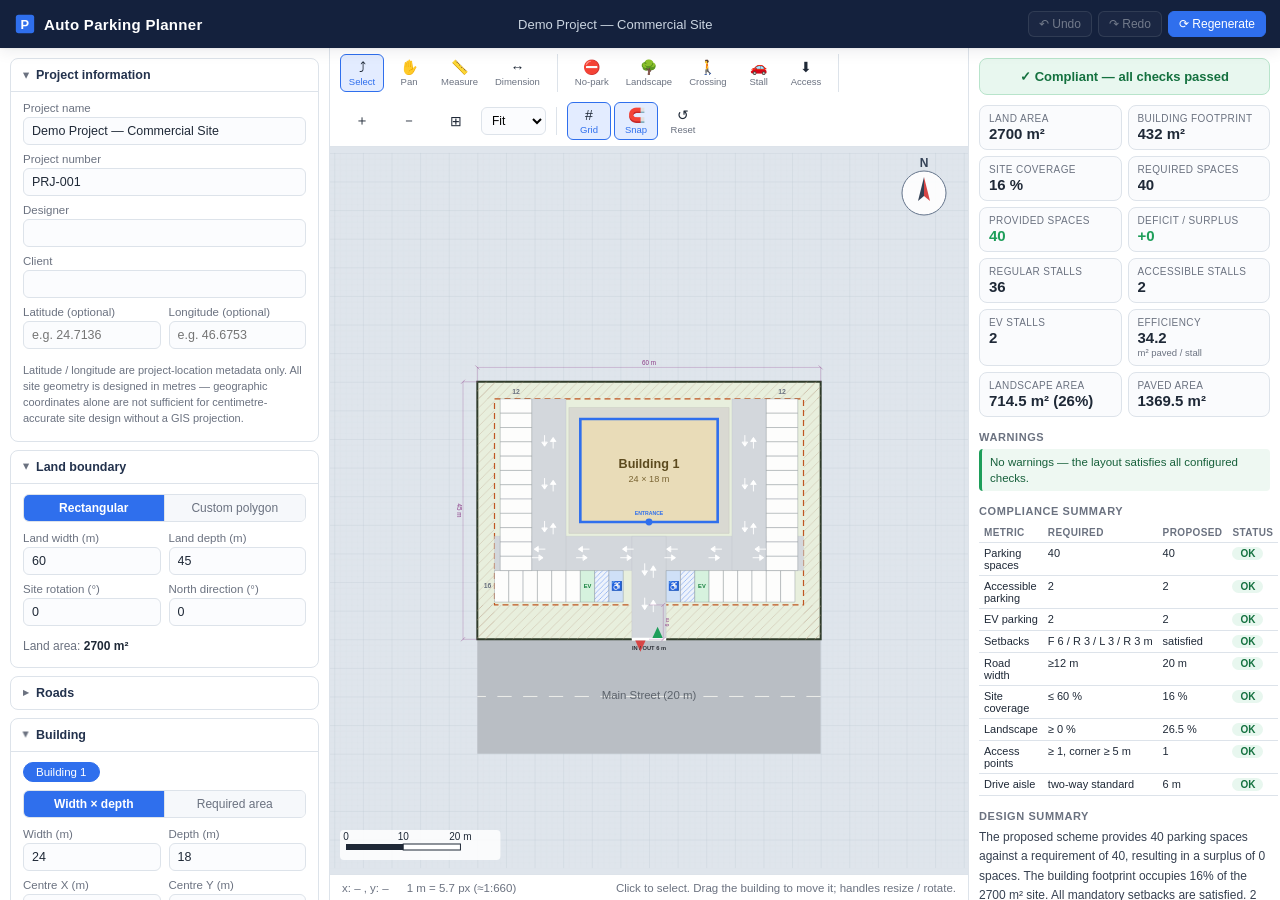
==== auto-parking-planner/index.html @ ae65c0a4 "Add Auto Parking Planner web application Self-contained browser app (HTML/CSS/vanilla JS + SVG) that" ====
<!DOCTYPE html>
<html lang="en">
<head>
<meta charset="UTF-8">
<meta name="viewport" content="width=device-width, initial-scale=1.0">
<title>Auto Parking Planner</title>
<link rel="stylesheet" href="styles.css">
</head>
<body>
<div id="app">

  <!-- ══════════════════════ TOP BAR ══════════════════════ -->
  <header id="topbar">
    <div class="brand">
      <svg viewBox="0 0 24 24" width="22" height="22" aria-hidden="true">
        <rect x="2" y="2" width="20" height="20" rx="3" fill="#2f6fed"/>
        <text x="12" y="17" text-anchor="middle" font-size="14" font-weight="700" fill="#fff" font-family="Arial">P</text>
      </svg>
      <span>Auto&nbsp;Parking&nbsp;Planner</span>
    </div>
    <div class="topbar-mid">
      <span id="topProjectName">Untitled Project</span>
    </div>
    <div class="topbar-actions">
      <button id="btnUndo" class="tb-btn" title="Undo (Ctrl+Z)">&#8630; Undo</button>
      <button id="btnRedo" class="tb-btn" title="Redo (Ctrl+Y)">&#8631; Redo</button>
      <button id="btnRegenerate" class="tb-btn primary" title="Discard manual edits and re-run the full optimizer">&#10227; Regenerate</button>
      <button id="btnPanelLeft"  class="tb-btn narrow-only" title="Toggle inputs panel">&#9776;</button>
      <button id="btnPanelRight" class="tb-btn narrow-only" title="Toggle results panel">&#9783;</button>
    </div>
  </header>

  <!-- ══════════════════════ LEFT PANEL — INPUTS ══════════════════════ -->
  <aside id="leftPanel">

    <!-- Project information -->
    <details class="sec" open id="secProject">
      <summary>Project information</summary>
      <div class="sec-body">
        <label class="fld"><span>Project name</span><input type="text" data-bind="project.name" data-type="str"></label>
        <label class="fld"><span>Project number</span><input type="text" data-bind="project.number" data-type="str"></label>
        <label class="fld"><span>Designer</span><input type="text" data-bind="project.designer" data-type="str"></label>
        <label class="fld"><span>Client</span><input type="text" data-bind="project.client" data-type="str"></label>
        <div class="fld-row">
          <label class="fld"><span>Latitude (optional)</span><input type="number" step="any" data-bind="project.lat" data-type="numopt" placeholder="e.g. 24.7136"></label>
          <label class="fld"><span>Longitude (optional)</span><input type="number" step="any" data-bind="project.lng" data-type="numopt" placeholder="e.g. 46.6753"></label>
        </div>
        <p class="hint">Latitude / longitude are project-location metadata only. All site geometry is designed in metres — geographic coordinates alone are not sufficient for centimetre-accurate site design without a GIS projection.</p>
      </div>
    </details>

    <!-- Land boundary -->
    <details class="sec" open id="secLand">
      <summary>Land boundary</summary>
      <div class="sec-body">
        <div class="seg" role="radiogroup" aria-label="Land definition method">
          <label><input type="radio" name="landMode" value="rect"  data-bind="land.mode" data-type="radio"><span>Rectangular</span></label>
          <label><input type="radio" name="landMode" value="poly"  data-bind="land.mode" data-type="radio"><span>Custom polygon</span></label>
        </div>
        <div id="landRectFields">
          <div class="fld-row">
            <label class="fld"><span>Land width (m)</span><input type="number" min="10" max="1000" step="0.5" data-bind="land.width" data-type="num"></label>
            <label class="fld"><span>Land depth (m)</span><input type="number" min="10" max="1000" step="0.5" data-bind="land.depth" data-type="num"></label>
          </div>
          <div class="fld-row">
            <label class="fld"><span>Site rotation (&deg;)</span><input type="number" min="-180" max="180" step="1" data-bind="land.rotation" data-type="num"></label>
            <label class="fld"><span>North direction (&deg;)</span><input type="number" min="-180" max="180" step="1" data-bind="land.northAngle" data-type="num" title="0 = north points up. Positive rotates the north arrow clockwise."></label>
          </div>
        </div>
        <div id="landPolyFields" class="is-hidden">
          <div class="btn-grid">
            <button id="btnPolyStart"  class="btn">Start drawing</button>
            <button id="btnPolyFinish" class="btn">Finish boundary</button>
            <button id="btnPolyUndo"   class="btn">Undo last point</button>
            <button id="btnPolyClear"  class="btn danger">Clear boundary</button>
            <button id="btnPolyEdit"   class="btn">Edit vertices</button>
          </div>
          <p class="hint">Click on the canvas to place boundary points. Segment lengths are shown live on the plan. The polygon area is computed with the shoelace formula.</p>
          <div class="mini-stat">Vertices: <b id="polyVertexCount">0</b> &nbsp;&middot;&nbsp; Area: <b id="polyArea">–</b></div>
        </div>
        <div class="mini-stat">Land area: <b id="landAreaInline">–</b></div>
      </div>
    </details>

    <!-- Roads -->
    <details class="sec" id="secRoads">
      <summary>Roads</summary>
      <div class="sec-body">
        <div id="roadsList" class="dyn-list"></div>
        <button id="btnAddRoad" class="btn wide">+ Add road</button>
        <p class="hint">Assign each road to a land edge. Roads narrower than their minimum permitted width are highlighted on the plan and reported as warnings.</p>
      </div>
    </details>

    <!-- Building -->
    <details class="sec" open id="secBuilding">
      <summary>Building</summary>
      <div class="sec-body">
        <div id="buildingTabs" class="chip-row"></div>
        <div class="seg" role="radiogroup" aria-label="Building definition method">
          <label><input type="radio" name="bldgMethod" value="wh"   id="bldgMethodWh"><span>Width &times; depth</span></label>
          <label><input type="radio" name="bldgMethod" value="area" id="bldgMethodArea"><span>Required area</span></label>
        </div>
        <div id="bldgWhFields">
          <div class="fld-row">
            <label class="fld"><span>Width (m)</span><input type="number" min="3" max="500" step="0.5" id="bldgWidth"></label>
            <label class="fld"><span>Depth (m)</span><input type="number" min="3" max="500" step="0.5" id="bldgDepth"></label>
          </div>
        </div>
        <div id="bldgAreaFields" class="is-hidden">
          <div class="fld-row">
            <label class="fld"><span>Footprint area (m&sup2;)</span><input type="number" min="9" max="100000" step="1" id="bldgArea"></label>
            <label class="fld"><span>Aspect ratio (W:D)</span><input type="number" min="0.2" max="5" step="0.05" id="bldgAspect"></label>
          </div>
          <p class="hint">Width and depth are derived from the required area and the preferred aspect ratio.</p>
        </div>
        <div class="fld-row">
          <label class="fld"><span>Centre X (m)</span><input type="number" step="0.1" id="bldgX"></label>
          <label class="fld"><span>Centre Y (m)</span><input type="number" step="0.1" id="bldgY"></label>
        </div>
        <div class="fld-row">
          <label class="fld"><span>Rotation (&deg;)</span><input type="number" min="-180" max="180" step="1" id="bldgRot"></label>
          <label class="fld chk"><span>Lock position</span><input type="checkbox" id="bldgLock"></label>
        </div>
        <div class="btn-grid">
          <button id="btnBldgCenter" class="btn">Centre on site</button>
          <button id="btnBldgDuplicate" class="btn">Duplicate</button>
          <button id="btnBldgDelete" class="btn danger">Delete</button>
        </div>
        <div class="fld-row">
          <label class="fld"><span>Align to edge</span>
            <select id="selAlignEdge">
              <option value="0">North edge</option>
              <option value="1">East edge</option>
              <option value="2" selected>South edge</option>
              <option value="3">West edge</option>
            </select>
          </label>
          <button id="btnBldgAlign" class="btn" style="align-self:flex-end">Align</button>
        </div>
        <p class="hint">Drag the building on the plan to move it; use the corner handles to resize and the top handle to rotate. The plan and parking layout regenerate automatically.</p>
      </div>
    </details>

    <!-- Municipal setbacks -->
    <details class="sec" id="secSetbacks">
      <summary>Municipal setbacks</summary>
      <div class="sec-body">
        <div class="fld-row">
          <label class="fld"><span>Front setback (m)</span><input type="number" min="0" max="50" step="0.5" data-bind="setbacks.front" data-type="num"></label>
          <label class="fld"><span>Rear setback (m)</span><input type="number" min="0" max="50" step="0.5" data-bind="setbacks.rear" data-type="num"></label>
        </div>
        <div class="fld-row">
          <label class="fld"><span>Left setback (m)</span><input type="number" min="0" max="50" step="0.5" data-bind="setbacks.left" data-type="num"></label>
          <label class="fld"><span>Right setback (m)</span><input type="number" min="0" max="50" step="0.5" data-bind="setbacks.right" data-type="num"></label>
        </div>
        <div class="fld-row">
          <label class="fld"><span>Road setback (m)</span><input type="number" min="0" max="50" step="0.5" data-bind="setbacks.road" data-type="num" title="Additional minimum setback applied on every edge that has a road"></label>
          <label class="fld"><span>Wall clearance (m)</span><input type="number" min="0" max="10" step="0.1" data-bind="setbacks.wallClearance" data-type="num" title="Clearance to the boundary wall on edges without a road"></label>
        </div>
        <div class="fld-row">
          <label class="fld"><span>Building &rarr; parking (m)</span><input type="number" min="0" max="10" step="0.1" data-bind="setbacks.bldgToParking" data-type="num" title="Clearance between the building sidewalk and any parking stall"></label>
          <label class="fld"><span>Building &rarr; aisle (m)</span><input type="number" min="0" max="10" step="0.1" data-bind="setbacks.bldgToAisle" data-type="num" title="Clearance between the building sidewalk and any drive aisle"></label>
        </div>
      </div>
    </details>

    <!-- Sidewalks & buffers -->
    <details class="sec" id="secSidewalks">
      <summary>Sidewalks &amp; buffers</summary>
      <div class="sec-body">
        <div class="fld-row">
          <label class="fld"><span>Sidewalk around building (m)</span><input type="number" min="0" max="10" step="0.1" data-bind="sidewalks.building" data-type="num"></label>
          <label class="fld"><span>Sidewalk along street (m)</span><input type="number" min="0" max="10" step="0.1" data-bind="sidewalks.street" data-type="num"></label>
        </div>
        <div class="fld-row">
          <label class="fld"><span>Landscape buffer (m)</span><input type="number" min="0" max="20" step="0.1" data-bind="sidewalks.landscapeBuffer" data-type="num" title="Green buffer strip along the site boundary — unavailable for parking"></label>
        </div>
        <p class="hint">Setback, sidewalk and buffer zones are drawn on the plan and are excluded from the parking area.</p>
      </div>
    </details>

    <!-- Parking standards -->
    <details class="sec" id="secStandards">
      <summary>Parking standards</summary>
      <div class="sec-body">
        <h4>Standard stall</h4>
        <div class="fld-row">
          <label class="fld"><span>Stall width (m)</span><input type="number" min="2" max="4" step="0.05" data-bind="parking.stallW" data-type="num"></label>
          <label class="fld"><span>Stall length (m)</span><input type="number" min="4" max="8" step="0.05" data-bind="parking.stallL" data-type="num"></label>
        </div>
        <div class="fld-row">
          <label class="fld"><span>Parking angle</span>
            <select data-bind="parking.angle" data-type="str">
              <option value="auto">Auto (best of all)</option>
              <option value="90">90&deg;</option>
              <option value="60">60&deg;</option>
              <option value="45">45&deg;</option>
              <option value="30">30&deg;</option>
              <option value="parallel">Parallel</option>
            </select>
          </label>
          <label class="fld"><span>Row loading</span>
            <select data-bind="parking.rowType" data-type="str">
              <option value="auto">Auto</option>
              <option value="double">Double-loaded</option>
              <option value="single">Single-loaded</option>
            </select>
          </label>
        </div>
        <h4>Drive aisle minimum widths</h4>
        <div class="fld-row">
          <label class="fld"><span>One-way 90&deg; (m)</span><input type="number" min="3" max="12" step="0.1" data-bind="parking.aisleOneWay90" data-type="num"></label>
          <label class="fld"><span>Two-way 90&deg; (m)</span><input type="number" min="3" max="12" step="0.1" data-bind="parking.aisleTwoWay90" data-type="num"></label>
        </div>
        <div class="fld-row">
          <label class="fld"><span>60&deg; parking (m)</span><input type="number" min="3" max="12" step="0.1" data-bind="parking.aisle60" data-type="num"></label>
          <label class="fld"><span>45&deg; parking (m)</span><input type="number" min="3" max="12" step="0.1" data-bind="parking.aisle45" data-type="num"></label>
        </div>
        <div class="fld-row">
          <label class="fld"><span>30&deg; parking (m)</span><input type="number" min="3" max="12" step="0.1" data-bind="parking.aisle30" data-type="num"></label>
          <label class="fld"><span>Parallel parking (m)</span><input type="number" min="3" max="12" step="0.1" data-bind="parking.aisleParallel" data-type="num"></label>
        </div>
        <div class="fld-row">
          <label class="fld"><span>Main circulation (m)</span><input type="number" min="3" max="15" step="0.1" data-bind="parking.aisleMain" data-type="num"></label>
          <label class="fld"><span>Fire-truck route (m)</span><input type="number" min="3" max="15" step="0.1" data-bind="parking.fireRoute" data-type="num"></label>
        </div>
        <h4>Accessible parking</h4>
        <div class="fld-row">
          <label class="fld"><span>Stall width (m)</span><input type="number" min="2.4" max="5" step="0.05" data-bind="accessible.stallW" data-type="num"></label>
          <label class="fld"><span>Stall length (m)</span><input type="number" min="4" max="8" step="0.05" data-bind="accessible.stallL" data-type="num"></label>
        </div>
        <div class="fld-row">
          <label class="fld"><span>Access-aisle width (m)</span><input type="number" min="1" max="3" step="0.05" data-bind="accessible.aisleW" data-type="num"></label>
          <label class="fld"><span>1 accessible per N stalls</span><input type="number" min="1" max="200" step="1" data-bind="accessible.ratioPer" data-type="num"></label>
        </div>
        <div class="fld-row">
          <label class="fld"><span>Minimum number</span><input type="number" min="0" max="50" step="1" data-bind="accessible.min" data-type="num"></label>
        </div>
        <h4>EV parking</h4>
        <div class="fld-row">
          <label class="fld"><span>Required (%)</span><input type="number" min="0" max="100" step="1" data-bind="ev.pct" data-type="num"></label>
          <label class="fld"><span>Charger clearance (m)</span><input type="number" min="0" max="3" step="0.1" data-bind="ev.clearance" data-type="num"></label>
        </div>
      </div>
    </details>

    <!-- Parking demand -->
    <details class="sec" open id="secDemand">
      <summary>Parking demand</summary>
      <div class="sec-body">
        <label class="fld"><span>Calculation method</span>
          <select data-bind="demand.method" data-type="str" id="demandMethod">
            <option value="perArea">A — 1 space per X m&sup2;</option>
            <option value="per100">B — spaces per 100 m&sup2;</option>
            <option value="fixed">C — fixed number</option>
            <option value="mixed">D — mixed uses</option>
          </select>
        </label>
        <div id="demandPerArea">
          <div class="fld-row">
            <label class="fld"><span>m&sup2; per space</span><input type="number" min="5" max="500" step="1" data-bind="demand.sqmPerSpace" data-type="num"></label>
            <label class="fld"><span>Total GFA (m&sup2;)</span><input type="number" min="0" max="1000000" step="1" data-bind="demand.gfa" data-type="num"></label>
          </div>
          <div class="fld-row">
            <label class="fld"><span>Number of floors</span><input type="number" min="1" max="100" step="1" data-bind="demand.floors" data-type="num"></label>
            <label class="fld chk"><span>GFA = footprint &times; floors</span><input type="checkbox" data-bind="demand.autoGfa" data-type="bool"></label>
          </div>
        </div>
        <div id="demandPer100" class="is-hidden">
          <div class="fld-row">
            <label class="fld"><span>Spaces per 100 m&sup2;</span><input type="number" min="0.1" max="50" step="0.1" data-bind="demand.per100" data-type="num"></label>
            <label class="fld"><span>Total GFA (m&sup2;)</span><input type="number" min="0" max="1000000" step="1" data-bind="demand.gfa2" data-type="num"></label>
          </div>
        </div>
        <div id="demandFixed" class="is-hidden">
          <label class="fld"><span>Required spaces</span><input type="number" min="0" max="10000" step="1" data-bind="demand.fixed" data-type="num"></label>
        </div>
        <div id="demandMixed" class="is-hidden">
          <div id="mixedRowsList" class="dyn-list"></div>
          <button id="btnAddMixedRow" class="btn wide">+ Add use</button>
        </div>
        <label class="fld"><span>Shared-parking reduction (%)</span><input type="number" min="0" max="90" step="1" data-bind="demand.sharedReductionPct" data-type="num"></label>
        <div class="mini-stat big">Required parking: <b id="requiredInline">–</b> spaces</div>
      </div>
    </details>

    <!-- Access & circulation -->
    <details class="sec" id="secAccess">
      <summary>Access &amp; circulation</summary>
      <div class="sec-body">
        <div id="accessList" class="dyn-list"></div>
        <button id="btnAddAccess" class="btn wide" data-tool="addAccess">+ Add access point (click an eligible edge)</button>
        <div class="fld-row">
          <label class="fld"><span>Min distance from corner (m)</span><input type="number" min="0" max="50" step="0.5" data-bind="accessRules.minCornerDist" data-type="num"></label>
          <label class="fld"><span>Min spacing between points (m)</span><input type="number" min="0" max="100" step="0.5" data-bind="accessRules.minSpacing" data-type="num"></label>
        </div>
        <div class="fld-row">
          <label class="fld"><span>Throat depth (m)</span><input type="number" min="0" max="30" step="0.5" data-bind="accessRules.throatDepth" data-type="num" title="Depth kept clear of stalls behind each entrance / exit"></label>
          <label class="fld"><span>Max dead-end aisle (m)</span><input type="number" min="5" max="100" step="1" data-bind="accessRules.maxDeadEnd" data-type="num"></label>
        </div>
      </div>
    </details>

    <!-- Optimization -->
    <details class="sec" id="secOptimize">
      <summary>Optimization settings</summary>
      <div class="sec-body">
        <h4>Row orientations to test</h4>
        <label class="fld chk"><span>0&deg; (east–west rows)</span><input type="checkbox" data-bind="optimization.tryO0" data-type="bool"></label>
        <label class="fld chk"><span>90&deg; (north–south rows)</span><input type="checkbox" data-bind="optimization.tryO90" data-type="bool"></label>
        <label class="fld chk"><span>Parallel to longest edge</span><input type="checkbox" data-bind="optimization.tryLongest" data-type="bool"></label>
        <label class="fld chk"><span>Parallel to building</span><input type="checkbox" data-bind="optimization.tryBuilding" data-type="bool"></label>
        <div class="fld-row">
          <label class="fld chk"><span>Custom angle</span><input type="checkbox" data-bind="optimization.tryCustom" data-type="bool"></label>
          <label class="fld"><span>Custom angle (&deg;)</span><input type="number" min="-90" max="90" step="1" data-bind="optimization.customAngle" data-type="num"></label>
        </div>
        <h4>Scoring weights</h4>
        <label class="fld rng"><span>Stall count <em id="wCountVal"></em></span><input type="range" min="0" max="10" step="1" data-bind="optimization.weights.count" data-type="num"></label>
        <label class="fld rng"><span>Demand compliance <em id="wComplianceVal"></em></span><input type="range" min="0" max="10" step="1" data-bind="optimization.weights.compliance" data-type="num"></label>
        <label class="fld rng"><span>Circulation quality <em id="wCirculationVal"></em></span><input type="range" min="0" max="10" step="1" data-bind="optimization.weights.circulation" data-type="num"></label>
        <label class="fld rng"><span>Accessible proximity <em id="wAccessVal"></em></span><input type="range" min="0" max="10" step="1" data-bind="optimization.weights.accessProx" data-type="num"></label>
        <label class="fld rng"><span>Landscape preservation <em id="wLandscapeVal"></em></span><input type="range" min="0" max="10" step="1" data-bind="optimization.weights.landscape" data-type="num"></label>
        <label class="fld rng"><span>Geometry simplicity <em id="wSimpleVal"></em></span><input type="range" min="0" max="10" step="1" data-bind="optimization.weights.simplicity" data-type="num"></label>
        <h4>Generated options</h4>
        <div id="optionCards" class="option-cards"></div>
      </div>
    </details>

    <!-- Layers -->
    <details class="sec" id="secLayers">
      <summary>Layers</summary>
      <div class="sec-body" id="layerToggles">
        <label class="fld chk"><span>Grid</span><input type="checkbox" data-layer="grid" checked></label>
        <label class="fld chk"><span>Roads</span><input type="checkbox" data-layer="roads" checked></label>
        <label class="fld chk"><span>Setbacks</span><input type="checkbox" data-layer="setbacks" checked></label>
        <label class="fld chk"><span>Sidewalks</span><input type="checkbox" data-layer="sidewalks" checked></label>
        <label class="fld chk"><span>Landscape</span><input type="checkbox" data-layer="landscape" checked></label>
        <label class="fld chk"><span>Aisles</span><input type="checkbox" data-layer="aisles" checked></label>
        <label class="fld chk"><span>Parking stalls</span><input type="checkbox" data-layer="parking" checked></label>
        <label class="fld chk"><span>Circulation arrows</span><input type="checkbox" data-layer="arrows" checked></label>
        <label class="fld chk"><span>Building</span><input type="checkbox" data-layer="building" checked></label>
        <label class="fld chk"><span>Zones</span><input type="checkbox" data-layer="zones" checked></label>
        <label class="fld chk"><span>Dimensions</span><input type="checkbox" data-layer="dimensions" checked></label>
        <label class="fld chk"><span>Labels</span><input type="checkbox" data-layer="labels" checked></label>
      </div>
    </details>

    <!-- Presets -->
    <details class="sec" id="secPresets">
      <summary>Municipality presets</summary>
      <div class="sec-body">
        <label class="fld"><span>Preset</span><select id="selPreset"></select></label>
        <div class="btn-grid">
          <button id="btnPresetLoad" class="btn">Load</button>
          <button id="btnPresetSave" class="btn">Save as&hellip;</button>
          <button id="btnPresetDup" class="btn">Duplicate</button>
          <button id="btnPresetDelete" class="btn danger">Delete</button>
          <button id="btnPresetReset" class="btn">Reset defaults</button>
          <button id="btnPresetExport" class="btn">Export JSON</button>
        </div>
        <label class="fld file"><span>Import preset JSON</span><input type="file" id="filePresetImport" accept=".json,application/json"></label>
        <p class="hint">Presets store parking ratios, stall sizes, accessible / EV requirements, setbacks, coverage and road rules. They are saved in this browser only (localStorage). No unverified legal values are hard-coded — every field is editable.</p>
        <div class="fld-row">
          <label class="fld"><span>Max site coverage (%)</span><input type="number" min="1" max="100" step="1" data-bind="regs.maxCoveragePct" data-type="num"></label>
          <label class="fld"><span>Min landscape (%)</span><input type="number" min="0" max="90" step="1" data-bind="regs.minLandscapePct" data-type="num"></label>
        </div>
      </div>
    </details>

    <!-- Export -->
    <details class="sec" id="secExport">
      <summary>Export</summary>
      <div class="sec-body">
        <div class="btn-grid">
          <button id="btnExpSVG" class="btn">Export SVG</button>
          <button id="btnExpPNG" class="btn">Export PNG</button>
          <button id="btnExpPrint" class="btn">Print / PDF</button>
          <button id="btnExpCSV" class="btn">Parking CSV</button>
          <button id="btnExpJSON" class="btn">Project JSON</button>
        </div>
        <label class="fld file"><span>Import project JSON</span><input type="file" id="fileProjectImport" accept=".json,application/json"></label>
      </div>
    </details>

    <p class="disclaimer">This application is an early-stage planning and feasibility tool. Final compliance must be verified against the applicable municipality, Saudi Building Code, accessibility requirements, Civil Defense requirements, and project-specific authority approvals.</p>
  </aside>

  <!-- ══════════════════════ CENTER — SITE PLAN ══════════════════════ -->
  <main id="centerPane">
    <div id="toolbar">
      <div class="tool-group">
        <button class="tool-btn active" data-tool="select"    title="Select / move (V)">&#10548;<span>Select</span></button>
        <button class="tool-btn" data-tool="pan"       title="Pan (H, or hold Space / middle mouse)">&#9995;<span>Pan</span></button>
        <button class="tool-btn" data-tool="measure"   title="Measure distance (M)">&#128207;<span>Measure</span></button>
        <button class="tool-btn" data-tool="dimension" title="Add a dimension annotation (D)">&#8596;<span>Dimension</span></button>
      </div>
      <div class="tool-group">
        <button class="tool-btn" data-tool="zoneNo"    title="Draw a no-parking zone">&#9940;<span>No-park</span></button>
        <button class="tool-btn" data-tool="zoneLs"    title="Draw a landscape island">&#127795;<span>Landscape</span></button>
        <button class="tool-btn" data-tool="crossing"  title="Place a pedestrian crossing">&#128694;<span>Crossing</span></button>
        <button class="tool-btn" data-tool="addStall"  title="Add a parking stall manually">&#128663;<span>Stall</span></button>
        <button class="tool-btn" data-tool="addAccess" title="Add an entrance / exit on an eligible edge">&#11015;<span>Access</span></button>
      </div>
      <div class="tool-group">
        <button class="tool-btn" id="btnZoomIn"  title="Zoom in (+)">&#65291;</button>
        <button class="tool-btn" id="btnZoomOut" title="Zoom out (−)">&#65293;</button>
        <button class="tool-btn" id="btnZoomFit" title="Zoom to fit (F)">&#8862;</button>
        <select id="selScale" title="Drawing scale">
          <option value="fit">Fit</option>
          <option value="100">1:100</option>
          <option value="200">1:200</option>
          <option value="250">1:250</option>
          <option value="500">1:500</option>
        </select>
      </div>
      <div class="tool-group">
        <button class="tool-btn tog active" id="btnGrid"  title="Toggle grid (G)">#<span>Grid</span></button>
        <button class="tool-btn tog active" id="btnSnap"  title="Toggle snapping (S)">&#129522;<span>Snap</span></button>
        <button class="tool-btn" id="btnResetLayout" title="Clear manual edits and regenerate">&#8634;<span>Reset</span></button>
      </div>
    </div>

    <div id="canvasWrap">
      <svg id="plan" xmlns="http://www.w3.org/2000/svg" tabindex="0" role="img" aria-label="Interactive site plan"></svg>
      <div id="selInfo" class="is-hidden"></div>
    </div>

    <div id="statusbar">
      <span id="statCoords">x: – , y: –</span>
      <span id="statZoom">–</span>
      <span id="statHint">Ready.</span>
    </div>
  </main>

  <!-- ══════════════════════ RIGHT PANEL — RESULTS ══════════════════════ -->
  <aside id="rightPanel">
    <div id="compBanner" class="banner">–</div>

    <div class="kpi-grid">
      <div class="kpi"><span class="kpi-label">Land area</span><b id="kpiLandArea">–</b></div>
      <div class="kpi"><span class="kpi-label">Building footprint</span><b id="kpiFootprint">–</b></div>
      <div class="kpi"><span class="kpi-label">Site coverage</span><b id="kpiCoverage">–</b></div>
      <div class="kpi"><span class="kpi-label">Required spaces</span><b id="kpiRequired">–</b></div>
      <div class="kpi"><span class="kpi-label">Provided spaces</span><b id="kpiProvided">–</b></div>
      <div class="kpi"><span class="kpi-label">Deficit / surplus</span><b id="kpiBalance">–</b></div>
      <div class="kpi"><span class="kpi-label">Regular stalls</span><b id="kpiRegular">–</b></div>
      <div class="kpi"><span class="kpi-label">Accessible stalls</span><b id="kpiAccessible">–</b></div>
      <div class="kpi"><span class="kpi-label">EV stalls</span><b id="kpiEV">–</b></div>
      <div class="kpi"><span class="kpi-label">Efficiency</span><b id="kpiEfficiency">–</b><span class="kpi-sub">m&sup2; paved / stall</span></div>
      <div class="kpi"><span class="kpi-label">Landscape area</span><b id="kpiLandscape">–</b></div>
      <div class="kpi"><span class="kpi-label">Paved area</span><b id="kpiPaved">–</b></div>
    </div>

    <h3>Warnings</h3>
    <ul id="warnList" class="warn-list"><li class="ok">No warnings.</li></ul>

    <h3>Compliance summary</h3>
    <table class="sum-table">
      <thead><tr><th>Metric</th><th>Required</th><th>Proposed</th><th>Status</th></tr></thead>
      <tbody id="sumBody"></tbody>
    </table>

    <h3>Design summary</h3>
    <p id="designSummary" class="design-summary">–</p>

    <p class="disclaimer">This application is an early-stage planning and feasibility tool. Final compliance must be verified against the applicable municipality, Saudi Building Code, accessibility requirements, Civil Defense requirements, and project-specific authority approvals.</p>
  </aside>
</div>

<script src="app.js"></script>
</body>
</html>
---- auto-parking-planner/styles.css ----
/* ═══════════════════════════════════════════════════════════════════
   Auto Parking Planner — styles.css
   Layout: top bar + 3 columns (inputs | plan | results).
   All SVG plan geometry is styled via presentation attributes in app.js
   so that exported SVG files are self-contained; this stylesheet only
   styles the application chrome.
   ═══════════════════════════════════════════════════════════════════ */

:root {
  --bg: #eef1f5;
  --panel: #ffffff;
  --ink: #1f2937;
  --muted: #6b7280;
  --line: #dde3ea;
  --accent: #2f6fed;
  --accent-ink: #ffffff;
  --danger: #d64545;
  --ok: #1e9e5a;
  --warn: #d97706;
  --topbar-h: 48px;
  --left-w: 330px;
  --right-w: 312px;
  --radius: 8px;
  --shadow: 0 1px 2px rgba(15, 23, 42, .06), 0 4px 14px rgba(15, 23, 42, .07);
  --font: "Segoe UI", "Helvetica Neue", Arial, sans-serif;
}

* { margin: 0; padding: 0; box-sizing: border-box; }

html, body { height: 100%; }

body {
  font-family: var(--font);
  font-size: 13px;
  color: var(--ink);
  background: var(--bg);
  overflow: hidden;
}

.is-hidden { display: none !important; }

/* ── App grid ─────────────────────────────────────────────────────── */
#app {
  display: grid;
  grid-template-rows: var(--topbar-h) 1fr;
  grid-template-columns: var(--left-w) 1fr var(--right-w);
  grid-template-areas:
    "top top top"
    "left center right";
  height: 100vh;
}

/* ── Top bar ──────────────────────────────────────────────────────── */
#topbar {
  grid-area: top;
  display: flex;
  align-items: center;
  gap: 16px;
  padding: 0 14px;
  background: #14213d;
  color: #fff;
  box-shadow: var(--shadow);
  z-index: 30;
}
.brand { display: flex; align-items: center; gap: 8px; font-weight: 700; font-size: 15px; letter-spacing: .3px; }
.topbar-mid { flex: 1; text-align: center; font-size: 13px; color: #cbd5e1; overflow: hidden; text-overflow: ellipsis; white-space: nowrap; }
.topbar-actions { display: flex; gap: 6px; }
.tb-btn {
  border: 1px solid rgba(255, 255, 255, .25);
  background: rgba(255, 255, 255, .08);
  color: #fff;
  border-radius: 6px;
  padding: 5px 10px;
  font-size: 12px;
  cursor: pointer;
}
.tb-btn:hover { background: rgba(255, 255, 255, .18); }
.tb-btn.primary { background: var(--accent); border-color: var(--accent); }
.tb-btn.primary:hover { background: #4b83f0; }
.tb-btn:disabled { opacity: .4; cursor: default; }
.narrow-only { display: none; }

/* ── Side panels ──────────────────────────────────────────────────── */
#leftPanel  { grid-area: left; }
#rightPanel { grid-area: right; }

#leftPanel, #rightPanel {
  background: var(--panel);
  border-right: 1px solid var(--line);
  overflow-y: auto;
  overflow-x: hidden;
  padding: 10px;
  scrollbar-width: thin;
}
#rightPanel { border-right: none; border-left: 1px solid var(--line); }

/* Collapsible sections */
.sec {
  border: 1px solid var(--line);
  border-radius: var(--radius);
  margin-bottom: 8px;
  background: #fff;
}
.sec > summary {
  list-style: none;
  cursor: pointer;
  padding: 9px 12px;
  font-weight: 600;
  font-size: 12.5px;
  color: #23324d;
  user-select: none;
  display: flex;
  align-items: center;
}
.sec > summary::-webkit-details-marker { display: none; }
.sec > summary::before {
  content: "▸";
  margin-right: 7px;
  font-size: 11px;
  color: var(--muted);
  transition: transform .15s;
}
.sec[open] > summary::before { transform: rotate(90deg); }
.sec[open] > summary { border-bottom: 1px solid var(--line); }
.sec-body { padding: 10px 12px 12px; }
.sec-body h4 {
  font-size: 11px;
  text-transform: uppercase;
  letter-spacing: .6px;
  color: var(--muted);
  margin: 12px 0 6px;
}
.sec-body h4:first-child { margin-top: 0; }

/* ── Form fields ──────────────────────────────────────────────────── */
.fld { display: flex; flex-direction: column; gap: 3px; margin-bottom: 8px; flex: 1; min-width: 0; }
.fld > span { font-size: 11.5px; color: var(--muted); }
.fld > span em { font-style: normal; color: var(--ink); font-weight: 600; }
.fld input[type="text"], .fld input[type="number"], .fld select {
  border: 1px solid var(--line);
  border-radius: 6px;
  padding: 6px 8px;
  font-size: 12.5px;
  font-family: inherit;
  color: var(--ink);
  background: #fbfcfe;
  width: 100%;
}
.fld input:focus, .fld select:focus { outline: 2px solid rgba(47, 111, 237, .35); border-color: var(--accent); }
.fld input.invalid { border-color: var(--danger); background: #fdf0f0; }
.fld-row { display: flex; gap: 8px; }
.fld.chk { flex-direction: row; align-items: center; justify-content: space-between; gap: 8px; padding: 4px 0; }
.fld.chk > span { color: var(--ink); }
.fld.rng input[type="range"] { width: 100%; accent-color: var(--accent); }
.fld.file input { font-size: 11.5px; }

.hint { font-size: 11px; color: var(--muted); line-height: 1.45; margin: 6px 0 2px; }
.mini-stat { font-size: 12px; color: var(--muted); padding: 5px 0 2px; }
.mini-stat b { color: var(--ink); }
.mini-stat.big { font-size: 13px; padding-top: 8px; }
.mini-stat.big b { color: var(--accent); font-size: 15px; }

/* Segmented radio control */
.seg { display: flex; border: 1px solid var(--line); border-radius: 6px; overflow: hidden; margin-bottom: 10px; }
.seg label { flex: 1; }
.seg input { position: absolute; opacity: 0; pointer-events: none; }
.seg span {
  display: block;
  text-align: center;
  padding: 6px 4px;
  font-size: 12px;
  cursor: pointer;
  background: #f6f8fb;
  color: var(--muted);
  border-right: 1px solid var(--line);
}
.seg label:last-child span { border-right: none; }
.seg input:checked + span { background: var(--accent); color: var(--accent-ink); font-weight: 600; }

/* Buttons */
.btn {
  border: 1px solid var(--line);
  background: #f6f8fb;
  color: var(--ink);
  border-radius: 6px;
  padding: 7px 10px;
  font-size: 12px;
  font-family: inherit;
  cursor: pointer;
  white-space: nowrap;
}
.btn:hover { background: #e9eef6; border-color: #c7d2e0; }
.btn:active { transform: translateY(1px); }
.btn.danger { color: var(--danger); }
.btn.danger:hover { background: #fdf0f0; border-color: #eec7c7; }
.btn.wide { width: 100%; margin: 4px 0; }
.btn.active { background: var(--accent); color: #fff; border-color: var(--accent); }
.btn-grid { display: grid; grid-template-columns: 1fr 1fr; gap: 6px; margin: 6px 0; }

/* Dynamic lists (roads, access points, mixed uses) */
.dyn-list { display: flex; flex-direction: column; gap: 8px; margin-bottom: 6px; }
.dyn-card {
  border: 1px solid var(--line);
  border-radius: 6px;
  padding: 8px;
  background: #fafbfd;
  position: relative;
}
.dyn-card.bad { border-color: var(--danger); background: #fdf4f4; }
.dyn-card .dyn-head {
  display: flex;
  justify-content: space-between;
  align-items: center;
  font-weight: 600;
  font-size: 12px;
  margin-bottom: 6px;
}
.dyn-card .dyn-del {
  border: none; background: none; color: var(--danger);
  font-size: 14px; cursor: pointer; line-height: 1; padding: 2px 4px;
}
.chip-row { display: flex; flex-wrap: wrap; gap: 5px; margin-bottom: 8px; }
.chip {
  border: 1px solid var(--line);
  border-radius: 20px;
  background: #f6f8fb;
  padding: 3px 12px;
  font-size: 11.5px;
  cursor: pointer;
}
.chip.active { background: var(--accent); border-color: var(--accent); color: #fff; }

/* Option cards */
.option-cards { display: flex; flex-direction: column; gap: 6px; }
.option-card {
  border: 1px solid var(--line);
  border-radius: 6px;
  padding: 8px 10px;
  cursor: pointer;
  background: #fafbfd;
  display: flex;
  justify-content: space-between;
  align-items: center;
  gap: 8px;
}
.option-card:hover { border-color: #b9c8de; }
.option-card.active { border-color: var(--accent); background: #eef4ff; box-shadow: inset 0 0 0 1px var(--accent); }
.option-card .oc-name { font-weight: 600; font-size: 12.5px; }
.option-card .oc-sub { font-size: 11px; color: var(--muted); }
.option-card .oc-count { font-size: 17px; font-weight: 700; color: var(--accent); }
.option-card .oc-score { font-size: 10.5px; color: var(--muted); text-align: right; }

.disclaimer {
  font-size: 10.5px;
  color: var(--muted);
  line-height: 1.5;
  border-top: 1px dashed var(--line);
  margin-top: 10px;
  padding: 10px 2px 20px;
}

/* ── Center pane ──────────────────────────────────────────────────── */
#centerPane {
  grid-area: center;
  display: flex;
  flex-direction: column;
  min-width: 0;
  position: relative;
}

#toolbar {
  display: flex;
  align-items: center;
  gap: 10px;
  padding: 6px 10px;
  background: var(--panel);
  border-bottom: 1px solid var(--line);
  flex-wrap: wrap;
  z-index: 10;
}
.tool-group { display: flex; gap: 3px; align-items: center; padding-right: 10px; border-right: 1px solid var(--line); }
.tool-group:last-child { border-right: none; }
.tool-btn {
  display: flex;
  flex-direction: column;
  align-items: center;
  gap: 1px;
  min-width: 44px;
  border: 1px solid transparent;
  background: none;
  border-radius: 6px;
  padding: 4px 6px;
  font-size: 14px;
  cursor: pointer;
  color: var(--ink);
  font-family: inherit;
}
.tool-btn span { font-size: 9.5px; color: var(--muted); }
.tool-btn:hover { background: #eef2f8; }
.tool-btn.active { background: #e3ecff; border-color: var(--accent); }
.tool-btn.active span { color: var(--accent); }
#selScale {
  border: 1px solid var(--line);
  border-radius: 6px;
  padding: 5px 6px;
  font-size: 12px;
  background: #fbfcfe;
  font-family: inherit;
}

#canvasWrap { flex: 1; position: relative; overflow: hidden; background: #dfe5ec; }
#plan { width: 100%; height: 100%; display: block; touch-action: none; cursor: default; }
#plan:focus { outline: none; }
#plan.tool-pan { cursor: grab; }
#plan.tool-pan.panning { cursor: grabbing; }
#plan.tool-draw { cursor: crosshair; }

/* Floating selection info card */
#selInfo {
  position: absolute;
  left: 12px;
  bottom: 12px;
  background: rgba(20, 33, 61, .92);
  color: #fff;
  border-radius: 8px;
  padding: 10px 12px;
  font-size: 12px;
  max-width: 280px;
  box-shadow: var(--shadow);
  z-index: 15;
}
#selInfo .si-title { font-weight: 700; margin-bottom: 6px; font-size: 12.5px; }
#selInfo .si-actions { display: flex; flex-wrap: wrap; gap: 5px; margin-top: 8px; }
#selInfo .si-actions button {
  border: 1px solid rgba(255, 255, 255, .3);
  background: rgba(255, 255, 255, .1);
  color: #fff;
  border-radius: 5px;
  padding: 4px 8px;
  font-size: 11px;
  cursor: pointer;
}
#selInfo .si-actions button:hover { background: rgba(255, 255, 255, .25); }

#statusbar {
  display: flex;
  gap: 18px;
  align-items: center;
  padding: 4px 12px;
  background: var(--panel);
  border-top: 1px solid var(--line);
  font-size: 11.5px;
  color: var(--muted);
  min-height: 26px;
}
#statHint { flex: 1; text-align: right; overflow: hidden; text-overflow: ellipsis; white-space: nowrap; }

/* ── Right panel — results ────────────────────────────────────────── */
.banner {
  border-radius: var(--radius);
  padding: 10px 12px;
  font-weight: 700;
  font-size: 13px;
  text-align: center;
  margin-bottom: 10px;
  border: 1px solid var(--line);
  background: #f6f8fb;
  color: var(--muted);
}
.banner.ok    { background: #e8f7ef; color: #14713f; border-color: #b8e4cb; }
.banner.warn  { background: #fdf3e4; color: #92500a; border-color: #f2d9ab; }
.banner.bad   { background: #fdecec; color: #9c2626; border-color: #f2c2c2; }

.kpi-grid { display: grid; grid-template-columns: 1fr 1fr; gap: 6px; margin-bottom: 12px; }
.kpi {
  border: 1px solid var(--line);
  border-radius: var(--radius);
  padding: 7px 9px;
  background: #fafbfd;
  display: flex;
  flex-direction: column;
  gap: 1px;
  min-width: 0;
}
.kpi-label { font-size: 10px; text-transform: uppercase; letter-spacing: .4px; color: var(--muted); }
.kpi b { font-size: 15px; font-weight: 700; color: var(--ink); white-space: nowrap; overflow: hidden; text-overflow: ellipsis; }
.kpi b.good { color: var(--ok); }
.kpi b.bad  { color: var(--danger); }
.kpi-sub { font-size: 9.5px; color: var(--muted); }

#rightPanel h3 {
  font-size: 11px;
  text-transform: uppercase;
  letter-spacing: .6px;
  color: var(--muted);
  margin: 14px 0 6px;
}

.warn-list { list-style: none; display: flex; flex-direction: column; gap: 4px; }
.warn-list li {
  font-size: 11.5px;
  line-height: 1.4;
  border-left: 3px solid var(--warn);
  background: #fdf6ea;
  border-radius: 4px;
  padding: 5px 8px;
  color: #7a4a08;
}
.warn-list li.bad { border-left-color: var(--danger); background: #fdf0f0; color: #8f2323; }
.warn-list li.ok  { border-left-color: var(--ok); background: #eef8f2; color: #17603b; }

.sum-table { width: 100%; border-collapse: collapse; font-size: 11px; }
.sum-table th, .sum-table td { border-bottom: 1px solid var(--line); padding: 4px 5px; text-align: left; vertical-align: top; }
.sum-table th { color: var(--muted); font-size: 10px; text-transform: uppercase; letter-spacing: .4px; }
.sum-table td:nth-child(2), .sum-table td:nth-child(3) { white-space: nowrap; }
.pill { display: inline-block; border-radius: 10px; padding: 1px 8px; font-size: 10px; font-weight: 700; }
.pill.ok   { background: #e8f7ef; color: #14713f; }
.pill.warn { background: #fdf3e4; color: #92500a; }
.pill.bad  { background: #fdecec; color: #9c2626; }

.design-summary { font-size: 12px; line-height: 1.6; color: #374151; }

/* ── Responsive: tablet / narrow ──────────────────────────────────── */
@media (max-width: 1180px) {
  :root { --left-w: 300px; --right-w: 280px; }
}
@media (max-width: 1000px) {
  #app {
    grid-template-columns: 1fr;
    grid-template-areas: "top" "center";
  }
  .narrow-only { display: inline-block; }
  #leftPanel, #rightPanel {
    position: fixed;
    top: var(--topbar-h);
    bottom: 0;
    width: min(360px, 88vw);
    z-index: 40;
    box-shadow: 0 0 30px rgba(15, 23, 42, .25);
    transition: transform .2s ease;
  }
  #leftPanel  { left: 0; transform: translateX(-105%); }
  #rightPanel { right: 0; transform: translateX(105%); }
  #leftPanel.open, #rightPanel.open { transform: translateX(0); }
}

/* ── Print ────────────────────────────────────────────────────────── */
@media print {
  body { overflow: visible; }
  #topbar, #leftPanel, #rightPanel, #toolbar, #statusbar, #selInfo { display: none !important; }
  #app { display: block; height: auto; }
  #centerPane { display: block; }
  #canvasWrap { background: #fff; height: 90vh; }
}
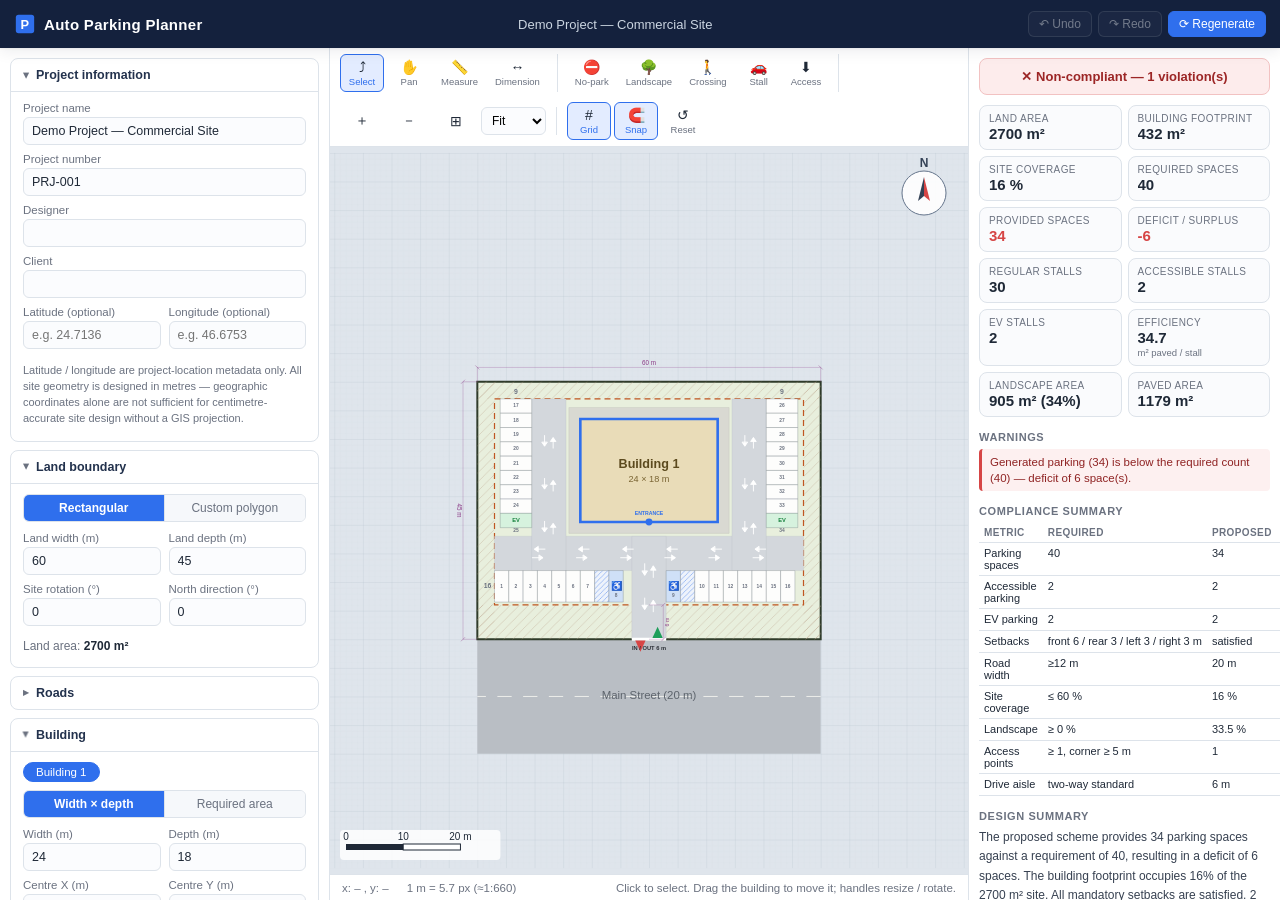
==== commit e7f76d34: "Add municipal frontage-parking option and per-stall numbering Frontage parking (checkbox in Access &" ====
--- a/auto-parking-planner/index.html
+++ b/auto-parking-planner/index.html
@@ -289,6 +289,8 @@
     <details class="sec" id="secAccess">
       <summary>Access &amp; circulation</summary>
       <div class="sec-body">
+        <label class="fld chk"><span>Frontage stalls served directly from the public street (municipal requirement)</span><input type="checkbox" data-bind="frontage.enabled" data-type="bool"></label>
+        <p class="hint">When enabled, 90&deg; stalls are placed along the street frontage — including in front of the building when it stands near the road — nosed in straight from the public street. The entrance throat and building clearances stay free, and the rest of the site is planned normally.</p>
         <div id="accessList" class="dyn-list"></div>
         <button id="btnAddAccess" class="btn wide" data-tool="addAccess">+ Add access point (click an eligible edge)</button>
         <div class="fld-row">
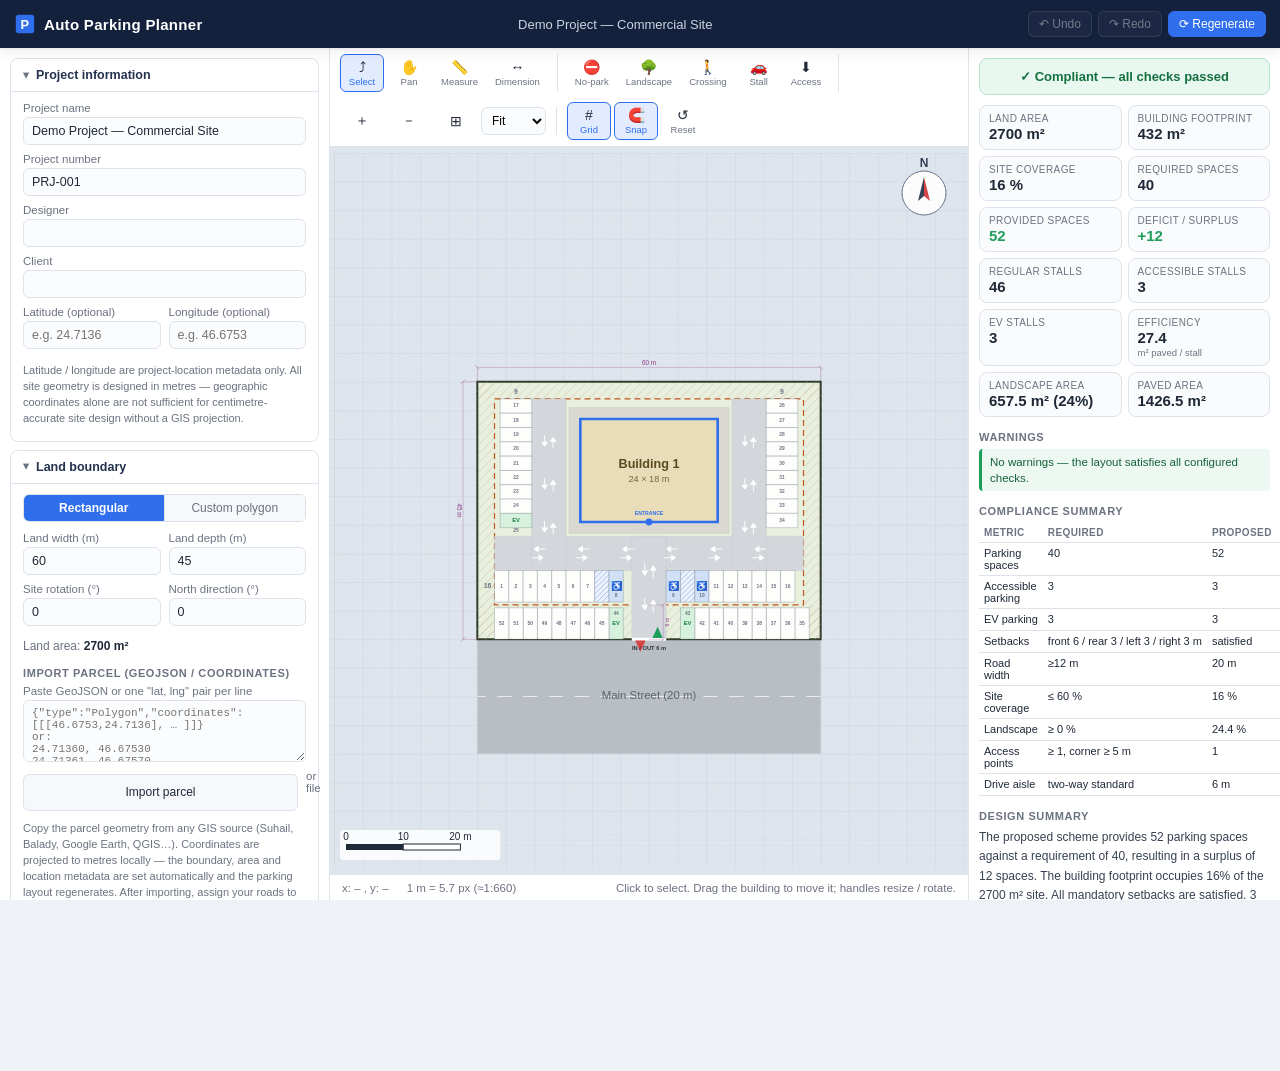
==== commit 76b84d1e: "Add parcel import: GeoJSON and lat/lng coordinate lists Bridge to GIS platforms (Suhail, Balady, Goo" ====
--- a/auto-parking-planner/index.html
+++ b/auto-parking-planner/index.html
@@ -79,6 +79,15 @@
           <div class="mini-stat">Vertices: <b id="polyVertexCount">0</b> &nbsp;&middot;&nbsp; Area: <b id="polyArea">–</b></div>
         </div>
         <div class="mini-stat">Land area: <b id="landAreaInline">–</b></div>
+        <h4>Import parcel (GeoJSON / coordinates)</h4>
+        <label class="fld"><span>Paste GeoJSON or one "lat, lng" pair per line</span>
+          <textarea id="parcelPaste" rows="4" placeholder='{"type":"Polygon","coordinates":[[[46.6753,24.7136], … ]]}&#10;or:&#10;24.71360, 46.67530&#10;24.71361, 46.67570&#10;…'></textarea>
+        </label>
+        <div class="fld-row">
+          <button id="btnParcelImport" class="btn wide">Import parcel</button>
+          <label class="fld file" style="margin-bottom:0"><span>or file</span><input type="file" id="fileParcelImport" accept=".json,.geojson,application/json"></label>
+        </div>
+        <p class="hint">Copy the parcel geometry from any GIS source (Suhail, Balady, Google Earth, QGIS…). Coordinates are projected to metres locally — the boundary, area and location metadata are set automatically and the parking layout regenerates. After importing, assign your roads to the correct edges.</p>
       </div>
     </details>
 
--- a/auto-parking-planner/styles.css
+++ b/auto-parking-planner/styles.css
@@ -136,6 +136,18 @@
 .fld { display: flex; flex-direction: column; gap: 3px; margin-bottom: 8px; flex: 1; min-width: 0; }
 .fld > span { font-size: 11.5px; color: var(--muted); }
 .fld > span em { font-style: normal; color: var(--ink); font-weight: 600; }
+.fld textarea {
+  border: 1px solid var(--line);
+  border-radius: 6px;
+  padding: 6px 8px;
+  font-size: 11px;
+  font-family: ui-monospace, "SF Mono", Consolas, monospace;
+  color: var(--ink);
+  background: #fbfcfe;
+  width: 100%;
+  resize: vertical;
+}
+.fld textarea:focus { outline: 2px solid rgba(47, 111, 237, .35); border-color: var(--accent); }
 .fld input[type="text"], .fld input[type="number"], .fld select {
   border: 1px solid var(--line);
   border-radius: 6px;
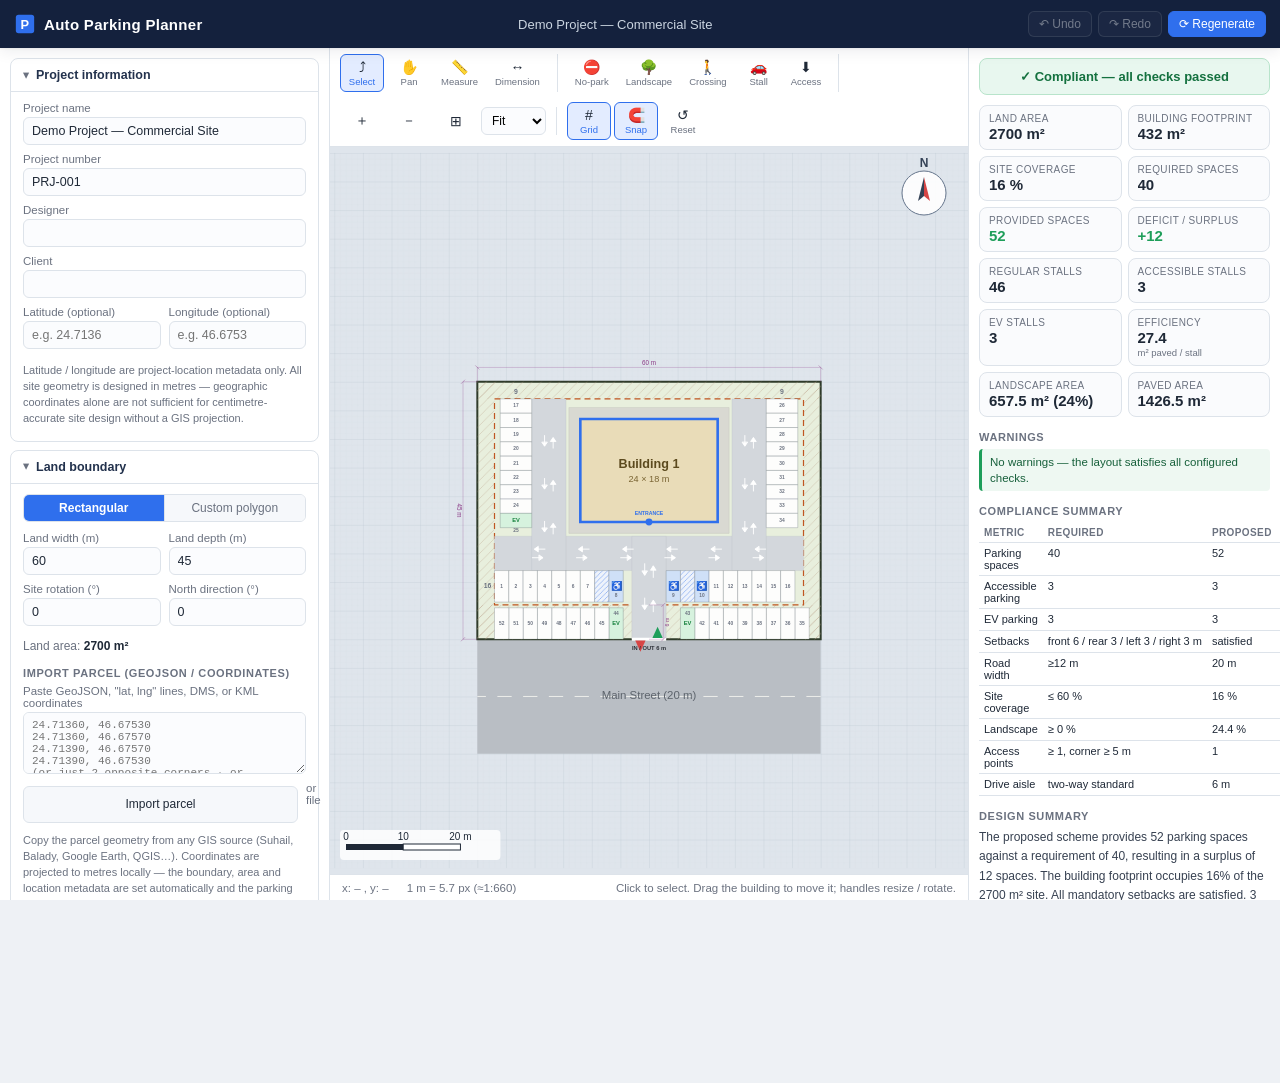
==== commit 19c546a4: "Accept all common coordinate formats in parcel import Users paste coordinates from Arabic UIs, Googl" ====
--- a/auto-parking-planner/index.html
+++ b/auto-parking-planner/index.html
@@ -80,8 +80,8 @@
         </div>
         <div class="mini-stat">Land area: <b id="landAreaInline">–</b></div>
         <h4>Import parcel (GeoJSON / coordinates)</h4>
-        <label class="fld"><span>Paste GeoJSON or one "lat, lng" pair per line</span>
-          <textarea id="parcelPaste" rows="4" placeholder='{"type":"Polygon","coordinates":[[[46.6753,24.7136], … ]]}&#10;or:&#10;24.71360, 46.67530&#10;24.71361, 46.67570&#10;…'></textarea>
+        <label class="fld"><span>Paste GeoJSON, "lat, lng" lines, DMS, or KML coordinates</span>
+          <textarea id="parcelPaste" rows="4" placeholder='24.71360, 46.67530&#10;24.71360, 46.67570&#10;24.71390, 46.67570&#10;24.71390, 46.67530&#10;(or just 2 opposite corners · or 24°42&#39;49"N 46°40&#39;31"E · or GeoJSON / KML)'></textarea>
         </label>
         <div class="fld-row">
           <button id="btnParcelImport" class="btn wide">Import parcel</button>
